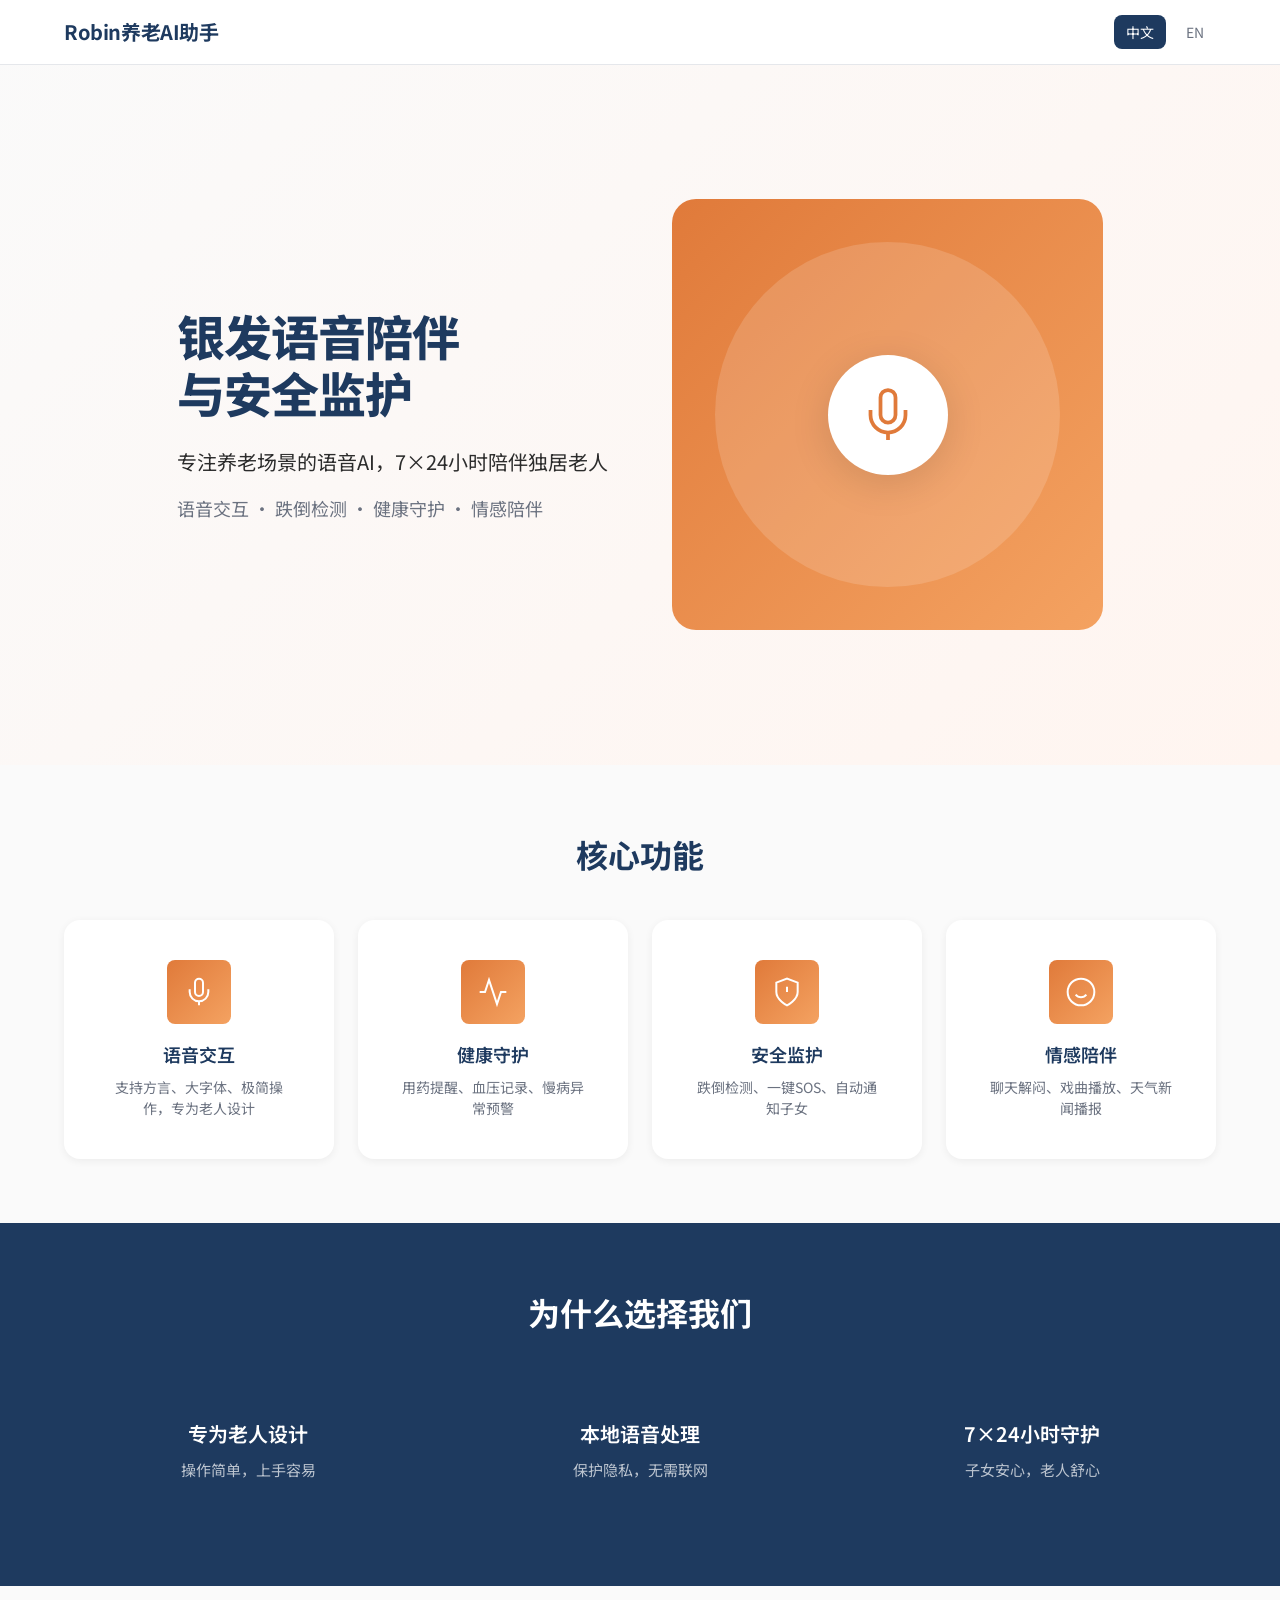
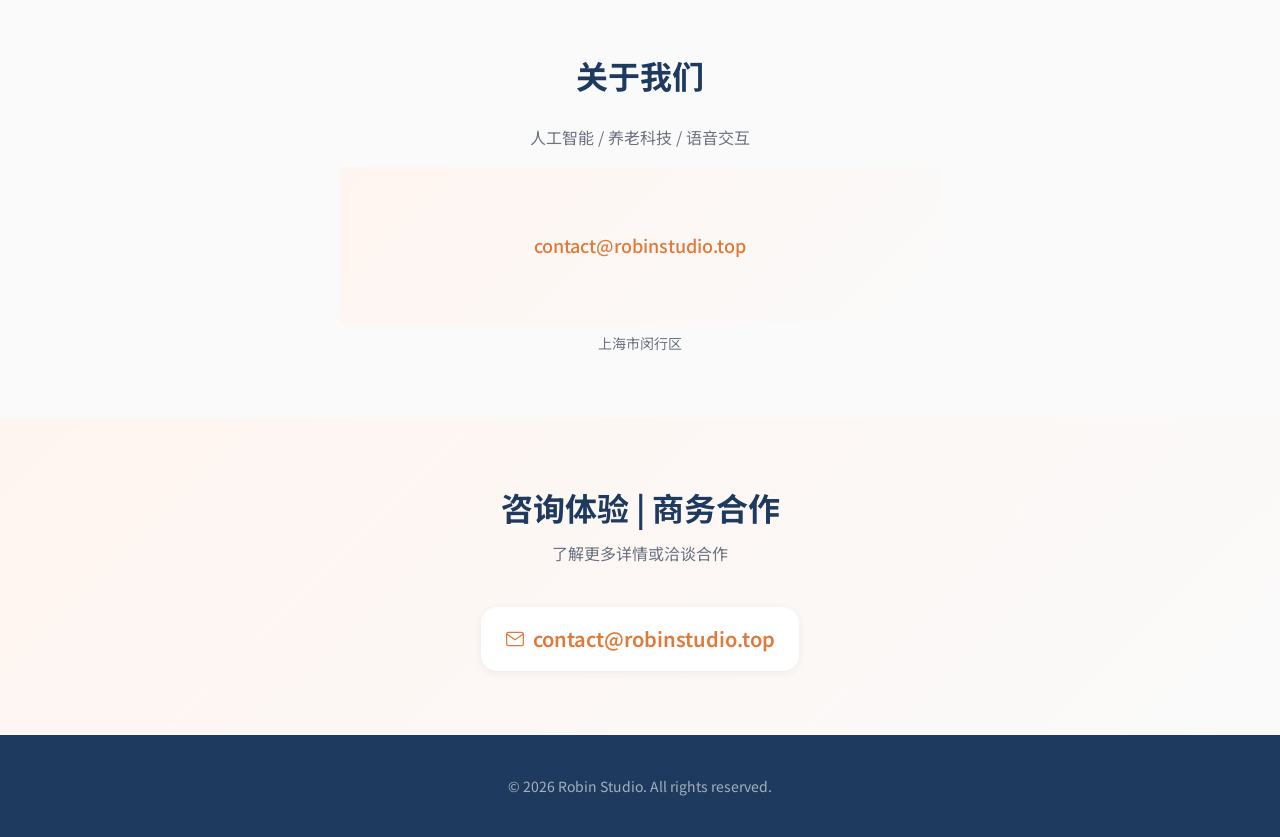
==== index.html @ c98cbec5 "Initial commit" ====
<!DOCTYPE html>
<html lang="zh-CN">
<head>
  <meta charset="UTF-8">
  <meta name="viewport" content="width=device-width, initial-scale=1.0">
  <title>Robin养老AI助手 | 银发语音陪伴与安全监护</title>
  <meta name="description" content="专注养老场景的语音AI，7×24小时陪伴独居老人。语音交互、跌倒检测、健康守护、情感陪伴。">
  <link rel="preconnect" href="https://fonts.googleapis.com">
  <link rel="preconnect" href="https://fonts.gstatic.com" crossorigin>
  <link href="https://fonts.googleapis.com/css2?family=Inter:wght@400;500;600;700&family=Noto+Sans+SC:wght@400;500;700&display=swap" rel="stylesheet">
  <link rel="stylesheet" href="style.css">
</head>
<body>
  <!-- Header -->
  <header class="header">
    <div class="container">
      <a href="index.html" class="logo">Robin养老AI助手</a>
      <nav class="nav-lang">
        <a href="index.html" class="active">中文</a>
        <a href="en.html">EN</a>
      </nav>
    </div>
  </header>

  <!-- Hero -->
  <section class="hero">
    <div class="container">
      <div class="hero-content">
        <div class="hero-text">
          <h1>银发语音陪伴<br>与安全监护</h1>
          <p class="slogan">专注养老场景的语音AI，7×24小时陪伴独居老人</p>
          <p class="desc">语音交互 · 跌倒检测 · 健康守护 · 情感陪伴</p>
        </div>
        <div class="hero-visual">
          <div class="hero-icon">
            <svg viewBox="0 0 24 24" fill="none" stroke="currentColor" stroke-width="1.5">
              <path d="M12 2a3 3 0 0 0-3 3v7a3 3 0 0 0 6 0V5a3 3 0 0 0-3-3Z"/>
              <path d="M19 10v2a7 7 0 0 1-14 0v-2"/>
              <line x1="12" y1="19" x2="12" y2="22"/>
            </svg>
          </div>
        </div>
      </div>
    </div>
  </section>

  <!-- Features -->
  <section class="features">
    <div class="container">
      <h2 class="section-title">核心功能</h2>
      <div class="features-grid">
        <div class="feature-card">
          <div class="feature-icon">
            <svg viewBox="0 0 24 24" fill="none" stroke="currentColor" stroke-width="1.5">
              <path d="M12 2a3 3 0 0 0-3 3v7a3 3 0 0 0 6 0V5a3 3 0 0 0-3-3Z"/>
              <path d="M19 10v2a7 7 0 0 1-14 0v-2"/>
              <line x1="12" y1="19" x2="12" y2="22"/>
            </svg>
          </div>
          <h3>语音交互</h3>
          <p>支持方言、大字体、极简操作，专为老人设计</p>
        </div>
        <div class="feature-card">
          <div class="feature-icon">
            <svg viewBox="0 0 24 24" fill="none" stroke="currentColor" stroke-width="1.5">
              <path d="M22 12h-4l-3 9L9 3l-3 9H2"/>
            </svg>
          </div>
          <h3>健康守护</h3>
          <p>用药提醒、血压记录、慢病异常预警</p>
        </div>
        <div class="feature-card">
          <div class="feature-icon">
            <svg viewBox="0 0 24 24" fill="none" stroke="currentColor" stroke-width="1.5">
              <path d="M12 22s8-4 8-10V5l-8-3-8 3v7c0 6 8 10 8 10z"/>
              <path d="M12 8v4"/>
              <path d="M12 16h.01"/>
            </svg>
          </div>
          <h3>安全监护</h3>
          <p>跌倒检测、一键SOS、自动通知子女</p>
        </div>
        <div class="feature-card">
          <div class="feature-icon">
            <svg viewBox="0 0 24 24" fill="none" stroke="currentColor" stroke-width="1.5">
              <circle cx="12" cy="12" r="10"/>
              <path d="M8 14s1.5 2 4 2 4-2 4-2"/>
              <line x1="9" y1="9" x2="9.01" y2="9"/>
              <line x1="15" y1="9" x2="15.01" y2="9"/>
            </svg>
          </div>
          <h3>情感陪伴</h3>
          <p>聊天解闷、戏曲播放、天气新闻播报</p>
        </div>
      </div>
    </div>
  </section>

  <!-- Why Us -->
  <section class="why-us">
    <div class="container">
      <h2 class="section-title">为什么选择我们</h2>
      <div class="why-grid">
        <div class="why-card">
          <h3>专为老人设计</h3>
          <p>操作简单，上手容易</p>
        </div>
        <div class="why-card">
          <h3>本地语音处理</h3>
          <p>保护隐私，无需联网</p>
        </div>
        <div class="why-card">
          <h3>7×24小时守护</h3>
          <p>子女安心，老人舒心</p>
        </div>
      </div>
    </div>
  </section>

  <!-- About -->
  <section class="about">
    <div class="container">
      <div class="about-content">
        <h2>关于我们</h2>
        <p class="tagline">人工智能 / 养老科技 / 语音交互</p>
        <p class="contact">contact@robinstudio.top</p>
        <p class="address">上海市闵行区</p>
      </div>
    </div>
  </section>

  <!-- Contact -->
  <section class="contact">
    <div class="container">
      <div class="contact-content">
        <h2>咨询体验 | 商务合作</h2>
        <p class="subtitle">了解更多详情或洽谈合作</p>
        <a href="mailto:contact@robinstudio.top" class="contact-email">
          <svg width="20" height="20" viewBox="0 0 24 24" fill="none" stroke="currentColor" stroke-width="1.5">
            <rect x="2" y="4" width="20" height="16" rx="2"/>
            <path d="M22 6l-10 7L2 6"/>
          </svg>
          contact@robinstudio.top
        </a>
      </div>
    </div>
  </section>

  <!-- Footer -->
  <footer class="footer">
    <div class="container">
      <p>© 2026 Robin Studio. All rights reserved.</p>
    </div>
  </footer>
</body>
</html>
---- style.css ----
/* Design Tokens */
:root {
  --color-primary: #E07A3A;
  --color-primary-dark: #C4622A;
  --color-secondary: #1E3A5F;
  --color-secondary-light: #2D5A8A;
  --color-bg: #FAFAFA;
  --color-surface: #FFFFFF;
  --color-text: #2C2C2C;
  --color-text-light: #6B7280;
  --color-border: #E5E7EB;

  --font-zh: "Noto Sans SC", "PingFang SC", "Microsoft YaHei", sans-serif;
  --font-en: "Inter", -apple-system, BlinkMacSystemFont, sans-serif;

  --space-xs: 0.5rem;
  --space-sm: 1rem;
  --space-md: 1.5rem;
  --space-lg: 2.5rem;
  --space-xl: 4rem;

  --radius-sm: 8px;
  --radius-md: 16px;
  --radius-lg: 24px;

  --shadow-sm: 0 2px 8px rgba(0,0,0,0.06);
  --shadow-md: 0 4px 20px rgba(0,0,0,0.08);
  --shadow-lg: 0 8px 40px rgba(0,0,0,0.12);

  --ease-out: cubic-bezier(0.16, 1, 0.3, 1);
}

/* Reset */
*, *::before, *::after {
  margin: 0;
  padding: 0;
  box-sizing: border-box;
}

html {
  scroll-behavior: smooth;
}

body {
  font-family: var(--font-zh);
  background: var(--color-bg);
  color: var(--color-text);
  line-height: 1.6;
  -webkit-font-smoothing: antialiased;
}

body.en {
  font-family: var(--font-en);
}

/* Layout */
.container {
  max-width: 1200px;
  margin: 0 auto;
  padding: 0 var(--space-md);
}

/* Header */
.header {
  position: fixed;
  top: 0;
  left: 0;
  right: 0;
  z-index: 100;
  background: rgba(255,255,255,0.95);
  backdrop-filter: blur(12px);
  border-bottom: 1px solid var(--color-border);
}

.header .container {
  display: flex;
  align-items: center;
  justify-content: space-between;
  height: 64px;
}

.logo {
  font-size: 1.25rem;
  font-weight: 700;
  color: var(--color-secondary);
  text-decoration: none;
  letter-spacing: -0.02em;
}

.nav-lang {
  display: flex;
  align-items: center;
  gap: var(--space-xs);
}

.nav-lang a {
  color: var(--color-text-light);
  text-decoration: none;
  font-size: 0.875rem;
  padding: 6px 12px;
  border-radius: var(--radius-sm);
  transition: all 0.2s;
}

.nav-lang a:hover {
  background: var(--color-bg);
  color: var(--color-text);
}

.nav-lang a.active {
  background: var(--color-secondary);
  color: white;
}

/* Hero */
.hero {
  padding: calc(64px + var(--space-xl)) 0 var(--space-xl);
  background: linear-gradient(135deg, var(--color-bg) 0%, #FFF5F0 100%);
  min-height: 85vh;
  display: flex;
  align-items: center;
}

.hero-content {
  display: grid;
  grid-template-columns: 1fr 1fr;
  gap: var(--space-xl);
  align-items: center;
}

.hero-text h1 {
  font-size: clamp(2rem, 4vw, 3rem);
  font-weight: 800;
  color: var(--color-secondary);
  line-height: 1.2;
  margin-bottom: var(--space-md);
  letter-spacing: -0.02em;
}

.hero-text .slogan {
  font-size: 1.25rem;
  color: var(--color-text);
  margin-bottom: var(--space-sm);
}

.hero-text .desc {
  color: var(--color-text-light);
  font-size: 1.125rem;
}

.hero-visual {
  position: relative;
  aspect-ratio: 1;
  background: linear-gradient(135deg, var(--color-primary) 0%, #F4A261 100%);
  border-radius: var(--radius-lg);
  display: flex;
  align-items: center;
  justify-content: center;
  overflow: hidden;
}

.hero-visual::before {
  content: '';
  position: absolute;
  width: 80%;
  height: 80%;
  background: rgba(255,255,255,0.15);
  border-radius: 50%;
  animation: pulse 4s ease-in-out infinite;
}

@keyframes pulse {
  0%, 100% { transform: scale(1); opacity: 0.15; }
  50% { transform: scale(1.1); opacity: 0.25; }
}

.hero-icon {
  width: 120px;
  height: 120px;
  background: white;
  border-radius: 50%;
  display: flex;
  align-items: center;
  justify-content: center;
  position: relative;
  z-index: 1;
  box-shadow: var(--shadow-lg);
}

.hero-icon svg {
  width: 60px;
  height: 60px;
  color: var(--color-primary);
}

/* Features */
.features {
  padding: var(--space-xl) 0;
}

.section-title {
  text-align: center;
  font-size: clamp(1.5rem, 3vw, 2rem);
  font-weight: 700;
  color: var(--color-secondary);
  margin-bottom: var(--space-lg);
}

.features-grid {
  display: grid;
  grid-template-columns: repeat(4, 1fr);
  gap: var(--space-md);
}

.feature-card {
  background: var(--color-surface);
  padding: var(--space-lg);
  border-radius: var(--radius-md);
  text-align: center;
  box-shadow: var(--shadow-sm);
  transition: all 0.3s var(--ease-out);
}

.feature-card:hover {
  transform: translateY(-4px);
  box-shadow: var(--shadow-md);
}

.feature-icon {
  width: 64px;
  height: 64px;
  margin: 0 auto var(--space-sm);
  background: linear-gradient(135deg, var(--color-primary) 0%, #F4A261 100%);
  border-radius: var(--radius-sm);
  display: flex;
  align-items: center;
  justify-content: center;
}

.feature-icon svg {
  width: 32px;
  height: 32px;
  color: white;
}

.feature-card h3 {
  font-size: 1.125rem;
  font-weight: 600;
  margin-bottom: var(--space-xs);
  color: var(--color-secondary);
}

.feature-card p {
  font-size: 0.875rem;
  color: var(--color-text-light);
  line-height: 1.5;
}

/* Why Us */
.why-us {
  padding: var(--space-xl) 0;
  background: var(--color-secondary);
  color: white;
}

.why-us .section-title {
  color: white;
}

.why-grid {
  display: grid;
  grid-template-columns: repeat(3, 1fr);
  gap: var(--space-md);
}

.why-card {
  text-align: center;
  padding: var(--space-lg);
}

.why-card h3 {
  font-size: 1.25rem;
  font-weight: 600;
  margin-bottom: var(--space-xs);
}

.why-card p {
  color: rgba(255,255,255,0.7);
  font-size: 0.9375rem;
}

/* About */
.about {
  padding: var(--space-xl) 0;
}

.about-content {
  max-width: 600px;
  margin: 0 auto;
  text-align: center;
}

.about-content h2 {
  font-size: clamp(1.5rem, 3vw, 2rem);
  font-weight: 700;
  color: var(--color-secondary);
  margin-bottom: var(--space-md);
}

.about-content .tagline {
  font-size: 1rem;
  color: var(--color-text-light);
  margin-bottom: var(--space-sm);
}

.about-content .contact {
  font-size: 1.125rem;
  color: var(--color-primary);
  font-weight: 500;
  margin-bottom: var(--space-xs);
}

.about-content .address {
  color: var(--color-text-light);
  font-size: 0.875rem;
}

/* Contact */
.contact {
  padding: var(--space-xl) 0;
  background: linear-gradient(135deg, #FFF5F0 0%, var(--color-bg) 100%);
}

.contact-content {
  max-width: 500px;
  margin: 0 auto;
  text-align: center;
}

.contact-content h2 {
  font-size: clamp(1.5rem, 3vw, 2rem);
  font-weight: 700;
  color: var(--color-secondary);
  margin-bottom: var(--space-xs);
}

.contact-content .subtitle {
  color: var(--color-text-light);
  margin-bottom: var(--space-lg);
}

.contact-email {
  display: inline-flex;
  align-items: center;
  gap: var(--space-xs);
  font-size: 1.25rem;
  color: var(--color-primary);
  font-weight: 600;
  text-decoration: none;
  padding: var(--space-sm) var(--space-md);
  background: var(--color-surface);
  border-radius: var(--radius-md);
  box-shadow: var(--shadow-sm);
  transition: all 0.2s;
}

.contact-email:hover {
  box-shadow: var(--shadow-md);
  transform: translateY(-2px);
}

/* Footer */
.footer {
  padding: var(--space-lg) 0;
  background: var(--color-secondary);
  color: white;
  text-align: center;
}

.footer p {
  color: rgba(255,255,255,0.6);
  font-size: 0.875rem;
}

/* Responsive */
@media (max-width: 1024px) {
  .features-grid {
    grid-template-columns: repeat(2, 1fr);
  }
}

@media (max-width: 768px) {
  .hero-content {
    grid-template-columns: 1fr;
    text-align: center;
  }

  .hero-visual {
    max-width: 300px;
    margin: 0 auto;
    order: -1;
  }

  .features-grid {
    grid-template-columns: 1fr;
  }

  .why-grid {
    grid-template-columns: 1fr;
  }
}
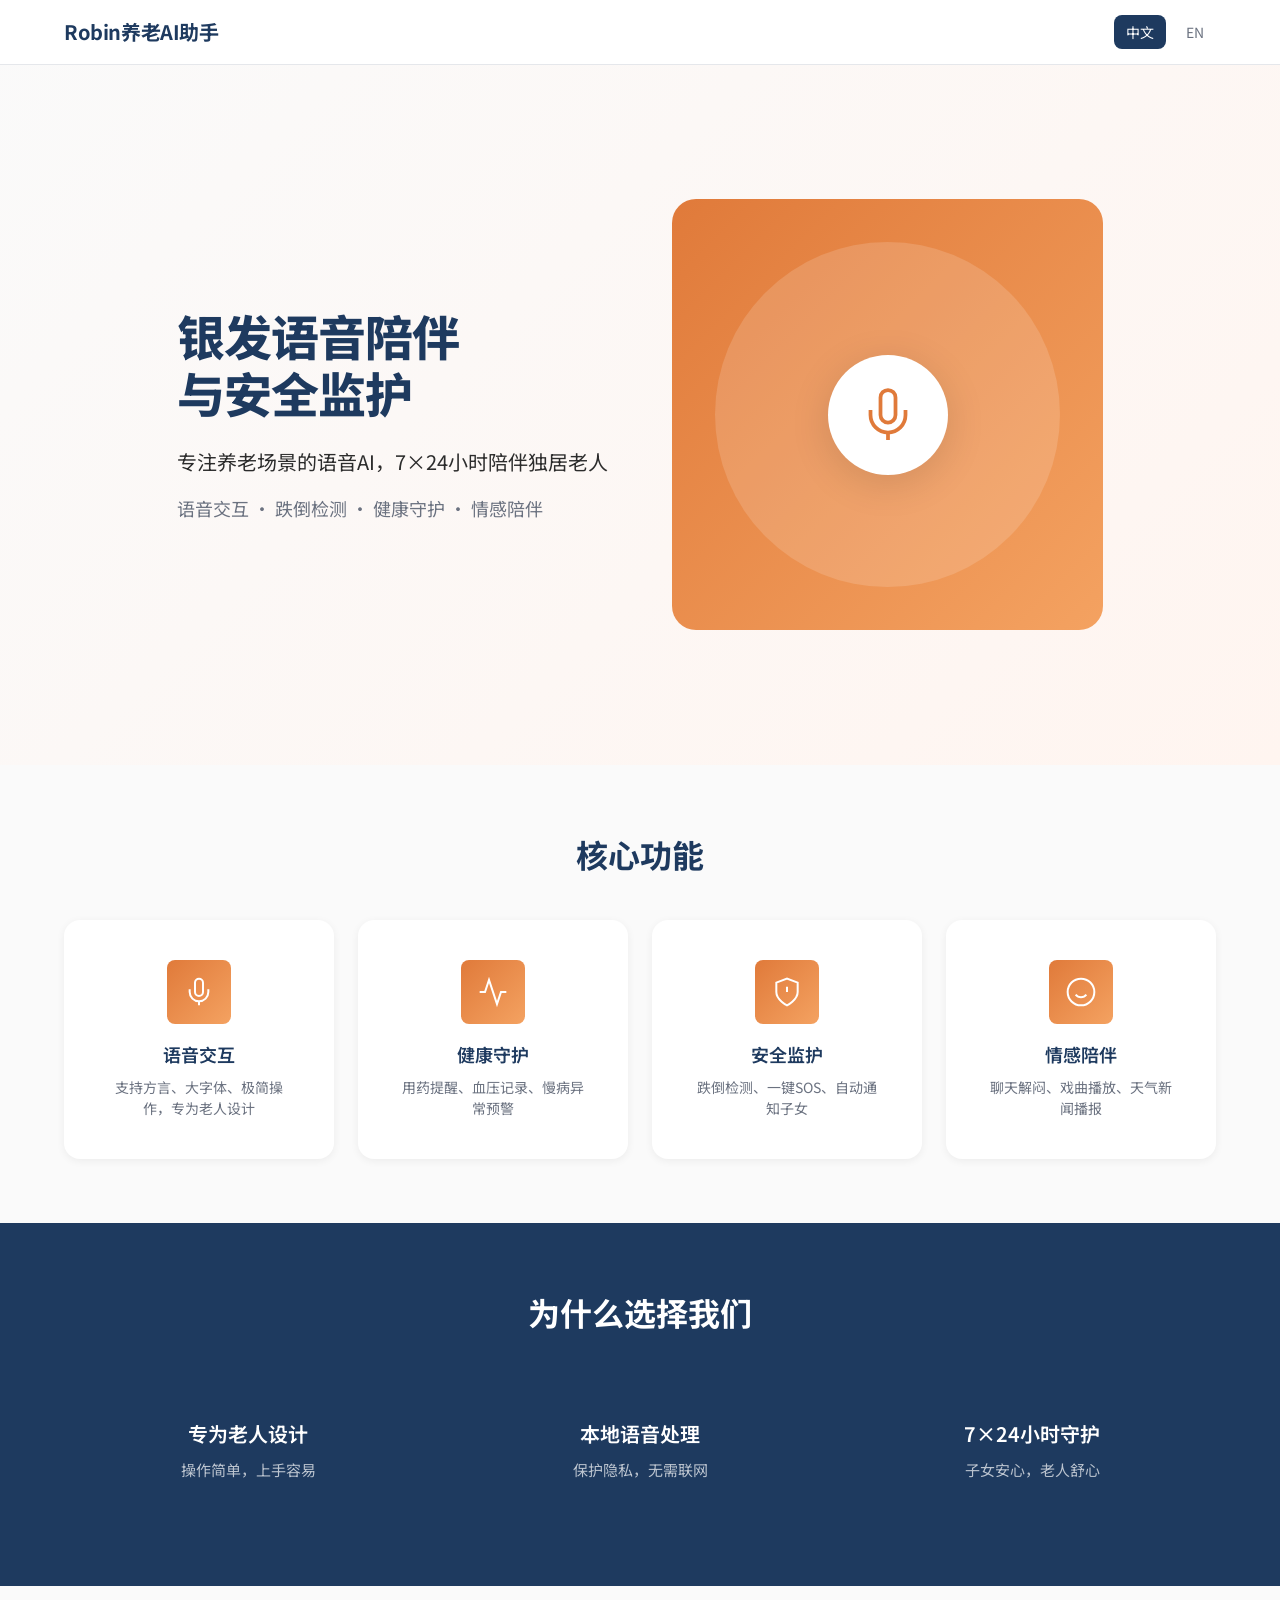
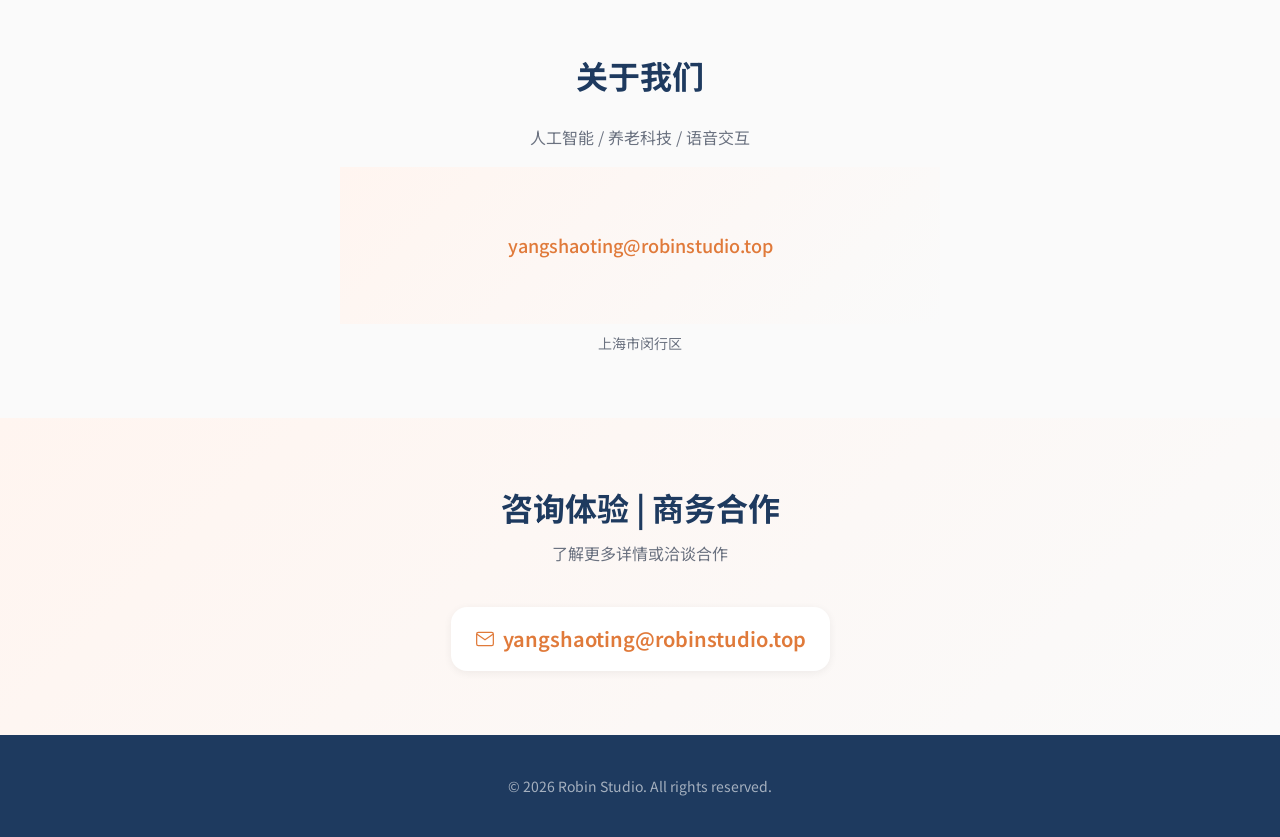
==== commit f4423a91: "Update email to yangshaoting@robinstudio.top" ====
--- a/index.html
+++ b/index.html
@@ -123,7 +123,7 @@
       <div class="about-content">
         <h2>关于我们</h2>
         <p class="tagline">人工智能 / 养老科技 / 语音交互</p>
-        <p class="contact">contact@robinstudio.top</p>
+        <p class="contact">yangshaoting@robinstudio.top</p>
         <p class="address">上海市闵行区</p>
       </div>
     </div>
@@ -135,12 +135,12 @@
       <div class="contact-content">
         <h2>咨询体验 | 商务合作</h2>
         <p class="subtitle">了解更多详情或洽谈合作</p>
-        <a href="mailto:contact@robinstudio.top" class="contact-email">
+        <a href="mailto:yangshaoting@robinstudio.top" class="contact-email">
           <svg width="20" height="20" viewBox="0 0 24 24" fill="none" stroke="currentColor" stroke-width="1.5">
             <rect x="2" y="4" width="20" height="16" rx="2"/>
             <path d="M22 6l-10 7L2 6"/>
           </svg>
-          contact@robinstudio.top
+          yangshaoting@robinstudio.top
         </a>
       </div>
     </div>
